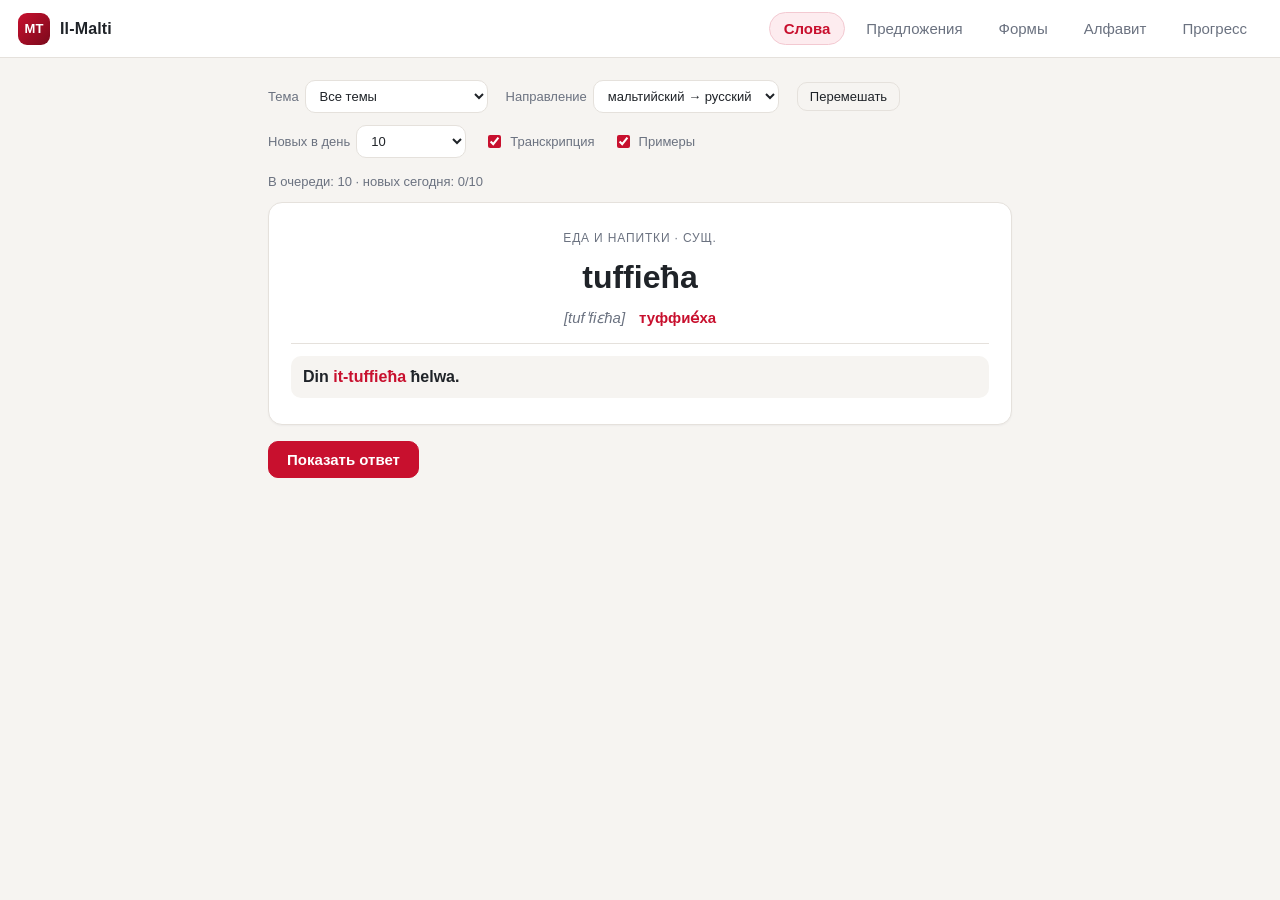
==== docs/index.html @ 77793984 "предложения: карточка действительно скрывает ответ Режим «Карточка» показывал мальтийскую фразу сраз" ====
<!doctype html>
<html lang="ru">
<head>
  <meta charset="utf-8">
  <meta name="viewport" content="width=device-width, initial-scale=1">
  <title>Il-Malti — учим мальтийский</title>
  <link rel="stylesheet" href="styles.css">
</head>
<body>
  <header class="top">
    <div class="brand"><span class="logo">MT</span> Il-Malti</div>
    <nav class="tabs" id="tabs">
      <button class="tab" data-tab="words">Слова</button>
      <button class="tab" data-tab="sentences">Предложения</button>
      <button class="tab" data-tab="forms">Формы</button>
      <button class="tab" data-tab="alphabet">Алфавит</button>
      <button class="tab" data-tab="progress">Прогресс</button>
    </nav>
  </header>

  <main>
    <section id="view-words" class="view">
      <div class="bar">
        <label>Тема <select id="w-topic"></select></label>
        <label>Направление
          <select id="w-dir">
            <option value="mt-ru">мальтийский → русский</option>
            <option value="ru-mt">русский → мальтийский</option>
          </select>
        </label>
        <button id="w-shuffle" class="btn ghost small">Перемешать</button>
        <label>Новых в день
          <select id="w-limit">
            <option value="5">5</option>
            <option value="10">10</option>
            <option value="15">15</option>
            <option value="20">20</option>
            <option value="30">30</option>
            <option value="0">без лимита</option>
          </select>
        </label>
        <label class="toggle"><input type="checkbox" id="w-translit" checked> Транскрипция</label>
        <label class="toggle"><input type="checkbox" id="w-examples-toggle" checked> Примеры</label>
      </div>
      <div class="counter" id="w-counter"></div>

      <div class="card" id="w-card">
        <div class="card-tag" id="w-tag"></div>
        <div class="card-main" id="w-front"></div>
        <div class="translit" id="w-translit-front" hidden></div>
        <div class="card-back" id="w-back" hidden></div>
        <div class="translit" id="w-translit-back" hidden></div>
        <div class="card-extra" id="w-back-detail" hidden></div>
        <div id="w-examples"></div>
      </div>

      <div class="done" id="w-done" hidden>
        <div class="done-title" id="w-done-title">На сегодня всё</div>
        <div class="done-text" id="w-done-text"></div>
        <div class="actions">
          <button id="w-bypass" class="btn">Учить сверх лимита</button>
          <button id="w-review-all" class="btn ghost">Повторить всё</button>
        </div>
      </div>

      <div class="actions" id="w-actions">
        <button id="w-show" class="btn">Показать ответ</button>
        <div id="w-grade" class="grade" hidden>
          <button id="w-no" class="btn bad">Не знаю</button>
          <button id="w-yes" class="btn good">Знаю</button>
        </div>
      </div>

    </section>

    <section id="view-sentences" class="view" hidden>
      <div class="bar">
        <label>Тема <select id="s-topic"></select></label>
        <label>Режим
          <select id="s-mode">
            <option value="build">Собрать из слов</option>
            <option value="choice">Выбор перевода</option>
            <option value="card">Карточка</option>
          </select>
        </label>
        <button id="s-next" class="btn ghost small">Другое предложение</button>
        <label>Новых фраз в день
          <select id="s-limit">
            <option value="3">3</option>
            <option value="5">5</option>
            <option value="10">10</option>
            <option value="15">15</option>
            <option value="0">без лимита</option>
          </select>
        </label>
      </div>
      <div class="counter" id="s-counter"></div>

      <div class="prompt" id="s-prompt">
        <div class="prompt-label">Переведите на мальтийский:</div>
        <div class="prompt-text" id="s-ru"></div>
        <div class="prompt-hint" id="s-hint"></div>
        <div id="s-known"></div>
      </div>

      <div class="done" id="s-done" hidden>
        <div class="done-title" id="s-done-title">На сегодня всё</div>
        <div class="done-text" id="s-done-text"></div>
        <div class="actions" id="s-done-actions">
          <button id="s-bypass" class="btn">Учить сверх лимита</button>
          <button id="s-review-all" class="btn ghost">Повторить доступное</button>
        </div>
      </div>

      <div id="s-work">
        <div id="s-build">
          <div class="answer" id="s-answer"></div>
          <div class="chips" id="s-chips"></div>
        </div>

        <div id="s-choice" hidden>
          <div class="choice-list" id="s-choice-list"></div>
        </div>

        <div id="s-cardbox" hidden>
          <div class="card flipcard" id="s-flip" title="Нажмите, чтобы увидеть ответ">
            <div class="card-tag">Мальтийский</div>
            <div class="card-main" id="s-mt"></div>
          </div>
        </div>
        <div class="translit" id="s-translit" hidden></div>
      </div>

      <div class="actions" id="s-actions">
        <button id="s-check" class="btn">Проверить</button>
        <button id="s-reveal" class="btn ghost">Подсказка</button>
        <button id="s-again" class="btn ghost">Ещё раз</button>
        <div id="s-grade" class="grade" hidden>
          <button id="s-no" class="btn bad">Не знаю</button>
          <button id="s-yes" class="btn good">Знаю</button>
        </div>
        <span id="s-feedback" class="feedback"></span>
      </div>
      <div class="diff" id="s-diff" hidden></div>

    </section>

    <section id="view-forms" class="view" hidden>
      <div class="bar">
        <label>Режим <select id="fm-mode"></select></label>
        <label>Новых в день
          <select id="fm-limit">
            <option value="5">5</option>
            <option value="10">10</option>
            <option value="15">15</option>
            <option value="20">20</option>
            <option value="0">без лимита</option>
          </select>
        </label>
        <button id="fm-shuffle" class="btn ghost small">Перемешать</button>
      </div>
      <div class="counter" id="fm-counter"></div>

      <div class="card" id="fm-card">
        <div class="card-tag">Подбери правильные формы</div>
        <div class="pair-prompt" id="fm-prompt"></div>
      </div>

      <div id="fm-quiz"></div>
      <input type="hidden" id="fm-correct">

      <div class="card-extra" id="fm-answer" hidden></div>
      <div class="translit" id="fm-translit" hidden></div>

      <div class="actions" id="fm-actions">
        <button id="fm-check" class="btn">Проверить</button>
        <button id="fm-reveal" class="btn ghost">Показать ответ</button>
        <button id="fm-next" class="btn ghost" hidden>Дальше</button>
        <span id="fm-feedback" class="feedback"></span>
      </div>

      <div class="done" id="fm-done" hidden>
        <div class="done-title">На сегодня всё</div>
        <div class="done-text" id="fm-done-text"></div>
        <div class="actions" id="fm-done-actions">
          <button id="fm-bypass" class="btn">Учить сверх лимита</button>
          <button id="fm-review-all" class="btn ghost">Повторить всё</button>
        </div>
      </div>
    </section>

    <section id="view-alphabet" class="view" hidden>
      <p class="hint">Мальтийский алфавит: 30 букв, латиница с диакритикой. Рядом с буквой — как она читается и пример слова.</p>
      <div class="alpha-grid" id="alpha-grid"></div>
      <div class="hint">Полезные символы — нажмите, чтобы скопировать:</div>
      <div class="kbd" id="copy-kbd"></div>

      <h3>Как читать транскрипцию</h3>
      <ul class="legend">
        <li><b>кэ́лма</b> — знак ́ показывает ударный гласный.</li>
        <li><b>ў</b> — неслоговое «у»: <b>ўие́хэт</b> (wieħed) звучит как «уиехэт» одним выдохом.</li>
        <li><b>ъ</b> — гортанная смычка (буква <b>q</b>): <b>суъ</b> (suq), <b>аъ</b> в середине слова.</li>
        <li><b>х</b> — глубокий «х» (буква <b>ħ</b>), <b>ш</b> — буква <b>x</b>, <b>ц</b> — буква <b>z</b>, <b>з</b> — буква <b>ż</b>.</li>
        <li><b>għ</b> и <b>h</b> не читаются; <b>għ</b> обычно удлиняет соседнюю гласную.</li>
        <li>Долгота гласных в транскрипции не показана, а звонкие на конце оглушаются: <b>ħobż</b> → <b>хобс</b>.</li>
      </ul>
    </section>

    <section id="view-progress" class="view" hidden>
      <div class="stats-grid" id="p-stats"></div>
      <h3>Слова по коробкам</h3>
      <div class="boxes" id="p-boxes"></div>
      <h3>Прогресс по наборам</h3>
      <div class="sets" id="p-sets"></div>
      <h3>Ответы по режимам</h3>
      <div class="sets" id="p-kinds"></div>
      <h3>Ответы за последние 7 дней</h3>
      <div class="days" id="p-days"></div>
      <div class="actions">
        <button id="p-reset" class="btn bad">Сбросить прогресс</button>
      </div>
    </section>
  </main>

  <div id="toast" class="toast" hidden></div>

  <script src="data/words.js"></script>
  <script src="data/sentences.js"></script>
  <script src="data/ipa.js"></script>
  <script src="data/links.js"></script>
  <script src="data/pairs.js"></script>
  <script src="data/forms.js"></script>
  <script src="app.js"></script>
</body>
</html>
---- docs/styles.css ----
:root {
  --bg: #f6f4f1;
  --panel: #ffffff;
  --ink: #1f2328;
  --muted: #6b7280;
  --line: #e5e1dc;
  --accent: #c8102e;
  --accent-soft: #fdecef;
  --good: #157f4a;
  --good-soft: #e7f6ee;
  --bad: #b3261e;
  --bad-soft: #fdeceb;
  --radius: 14px;
}

* { box-sizing: border-box; }

[hidden] { display: none !important; }

html, body {
  margin: 0;
  padding: 0;
  background: var(--bg);
  color: var(--ink);
  font-family: -apple-system, BlinkMacSystemFont, "Segoe UI", Roboto, "Helvetica Neue", Arial, sans-serif;
  font-size: 16px;
  line-height: 1.5;
}

.top {
  background: var(--panel);
  border-bottom: 1px solid var(--line);
  padding: 12px 18px;
  display: flex;
  flex-wrap: wrap;
  gap: 12px;
  align-items: center;
  justify-content: space-between;
  position: sticky;
  top: 0;
  z-index: 10;
}

.brand {
  font-weight: 700;
  letter-spacing: .01em;
  display: flex;
  align-items: center;
  gap: 10px;
}

.logo {
  display: inline-grid;
  place-items: center;
  width: 32px;
  height: 32px;
  border-radius: 9px;
  background: linear-gradient(135deg, var(--accent), #7a0a1c);
  color: #fff;
  font-size: 13px;
  font-weight: 800;
}

.tabs { display: flex; gap: 6px; flex-wrap: wrap; }

.tab {
  border: 1px solid transparent;
  background: transparent;
  color: var(--muted);
  padding: 7px 14px;
  border-radius: 999px;
  font-size: 15px;
  cursor: pointer;
}

.tab:hover { background: var(--bg); color: var(--ink); }

.tab.active {
  background: var(--accent-soft);
  border-color: #f3c9d1;
  color: var(--accent);
  font-weight: 600;
}

main {
  max-width: 780px;
  margin: 0 auto;
  padding: 22px 18px 60px;
}

.bar {
  display: flex;
  flex-wrap: wrap;
  gap: 12px 18px;
  align-items: center;
  margin-bottom: 14px;
}

.bar label {
  font-size: 13px;
  color: var(--muted);
  display: flex;
  align-items: center;
  gap: 6px;
}

select, textarea, input {
  font: inherit;
  color: var(--ink);
  background: var(--panel);
  border: 1px solid var(--line);
  border-radius: 10px;
  padding: 7px 10px;
}

select { cursor: pointer; }

textarea { width: 100%; resize: vertical; min-height: 64px; }

.counter {
  font-size: 13px;
  color: var(--muted);
  margin-bottom: 10px;
}

.card {
  background: var(--panel);
  border: 1px solid var(--line);
  border-radius: var(--radius);
  padding: 26px 22px;
  text-align: center;
  box-shadow: 0 1px 2px rgba(20, 20, 40, .04);
}

.card.revealed { border-color: #edd3d8; }

.card-tag {
  font-size: 12px;
  text-transform: uppercase;
  letter-spacing: .07em;
  color: var(--muted);
  margin-bottom: 10px;
}

.card-main {
  font-size: 32px;
  font-weight: 700;
  line-height: 1.25;
  word-break: break-word;
}

.card-back {
  margin-top: 14px;
  padding-top: 14px;
  border-top: 1px dashed var(--line);
  font-size: 22px;
  color: var(--accent);
  font-weight: 600;
}

.card-extra {
  margin-top: 8px;
  font-size: 14px;
  color: var(--muted);
}

.card-extra div { margin-top: 2px; }

.translit {
  margin-top: 10px;
  display: flex;
  flex-wrap: wrap;
  gap: 4px 14px;
  justify-content: center;
  align-items: baseline;
  font-size: 15px;
  color: var(--muted);
}

.translit .ipa { font-style: italic; }

.translit .ru-say { color: var(--accent); font-weight: 600; }

.examples {
  margin-top: 14px;
  padding-top: 12px;
  border-top: 1px solid var(--line);
  text-align: left;
}

.ex {
  background: var(--bg);
  border-radius: 10px;
  padding: 9px 12px;
  margin-top: 8px;
}

.ex:first-child { margin-top: 0; }

.ex-mt { font-size: 16px; font-weight: 600; }

.ex-mt .hl { color: var(--accent); }

.ex-ru { font-size: 14px; color: var(--muted); margin-top: 2px; }

.ex-empty { font-size: 13px; color: var(--muted); }

/* ---------- режим «Сочетания» ---------- */

.pair-prompt {
  display: flex;
  flex-wrap: wrap;
  align-items: baseline;
  justify-content: center;
  gap: 12px;
}

.pair-part { font-size: 30px; font-weight: 700; }

.pair-plus { font-size: 22px; color: var(--muted); }

.quiz-row { margin-top: 16px; }

.quiz-label {
  font-size: 13px;
  color: var(--muted);
  margin-bottom: 7px;
}

.quiz-options { display: flex; flex-wrap: wrap; gap: 8px; }

.opt {
  font: inherit;
  background: var(--panel);
  border: 1px solid var(--line);
  border-radius: 10px;
  padding: 9px 16px;
  cursor: pointer;
}

.opt:hover { border-color: #d9cfc7; }

.opt.picked {
  background: var(--accent-soft);
  border-color: #f3c9d1;
  color: var(--accent);
  font-weight: 600;
}

.opt.ok {
  background: var(--good-soft);
  border-color: #a8d8bd;
  color: var(--good);
  font-weight: 700;
}

.opt.bad {
  background: var(--bad-soft);
  border-color: #edb9b4;
  color: var(--bad);
  text-decoration: line-through;
}

.diff {
  margin-top: 12px;
  padding: 12px 14px;
  background: var(--panel);
  border: 1px solid var(--line);
  border-radius: 10px;
  font-size: 15px;
}

.diff-row { display: flex; flex-wrap: wrap; gap: 6px; align-items: baseline; margin-top: 4px; }
.diff-row:first-child { margin-top: 0; }

.diff-tag {
  font-size: 12px;
  color: var(--muted);
  min-width: 88px;
}

.diff-row span { border-radius: 4px; padding: 0 3px; }
.diff-row .dt-ok { color: var(--muted); }
.diff-row .dt-bad { background: var(--bad-soft); color: var(--bad); font-weight: 600; }

.diff-note { font-size: 12px; color: var(--muted); margin-top: 6px; }

.pair-answer {
  font-size: 22px;
  font-weight: 700;
}

.pair-answer-ru { color: var(--muted); margin-top: 2px; }

.toggle {
  display: flex;
  align-items: center;
  gap: 6px;
  font-size: 13px;
  color: var(--muted);
  cursor: pointer;
  user-select: none;
}

.toggle input { accent-color: var(--accent); cursor: pointer; }

.legend {
  margin: 0;
  padding-left: 20px;
  color: var(--muted);
  font-size: 14px;
}

.legend li { margin-bottom: 6px; }

.legend b { color: var(--ink); }

.done {
  background: var(--panel);
  border: 1px solid var(--line);
  border-left: 4px solid var(--good);
  border-radius: var(--radius);
  padding: 22px;
}

.done-title { font-size: 20px; font-weight: 700; color: var(--good); }

.done-text { color: var(--muted); margin-top: 6px; font-size: 14px; }

.done.locked { border-left-color: #d9a441; }

.done.locked .done-title { color: #a9741c; }

.done .actions { margin-top: 16px; }

.actions {
  display: flex;
  flex-wrap: wrap;
  gap: 10px;
  align-items: center;
  margin-top: 16px;
}

.btn {
  border: 1px solid var(--accent);
  background: var(--accent);
  color: #fff;
  padding: 9px 18px;
  border-radius: 10px;
  font-size: 15px;
  font-weight: 600;
  cursor: pointer;
}

.btn:hover { filter: brightness(1.06); }

.btn.ghost {
  background: transparent;
  color: var(--ink);
  border-color: var(--line);
  font-weight: 500;
}

.btn.ghost:hover { background: var(--panel); }

.btn.small { font-size: 13px; padding: 6px 12px; }

.btn.good { background: var(--good); border-color: var(--good); }
.btn.bad { background: var(--bad); border-color: var(--bad); }

.grade { display: flex; gap: 10px; }

.prompt {
  background: var(--panel);
  border: 1px solid var(--line);
  border-radius: var(--radius);
  padding: 18px;
  margin-bottom: 14px;
}

.prompt-label { font-size: 13px; color: var(--muted); }

.prompt-text { font-size: 22px; font-weight: 600; margin-top: 4px; }

.prompt-hint { font-size: 13px; color: var(--muted); margin-top: 6px; }

.new-words { display: block; margin-top: 8px; font-size: 13px; color: var(--muted); }

.new-words b { color: var(--accent); }

.answer {
  min-height: 52px;
  background: var(--panel);
  border: 1px dashed var(--line);
  border-radius: var(--radius);
  padding: 10px;
  display: flex;
  flex-wrap: wrap;
  gap: 8px;
  align-items: center;
  margin-bottom: 12px;
}

.answer .placeholder { color: var(--muted); font-size: 14px; padding: 4px; }

.chips { display: flex; flex-wrap: wrap; gap: 8px; }

.chip {
  font: inherit;
  background: var(--panel);
  border: 1px solid var(--line);
  border-radius: 999px;
  padding: 7px 15px;
  cursor: pointer;
}

.chip:hover { border-color: #d9cfc7; }

.chip.placed {
  background: var(--accent-soft);
  border-color: #f3c9d1;
  color: var(--accent);
  font-weight: 600;
}

.flipcard { cursor: pointer; }

.card-main.placeholder {
  color: var(--muted);
  font-size: 15px;
  font-weight: 500;
}

.choice-list { display: flex; flex-direction: column; gap: 8px; margin: 4px 0 12px; }

.opt-sentence {
  font: inherit;
  text-align: left;
  background: var(--panel);
  border: 1px solid var(--line);
  border-radius: 12px;
  padding: 13px 16px;
  font-size: 17px;
  cursor: pointer;
}

.opt-sentence:hover { border-color: #d9cfc7; }

.opt-sentence.picked {
  background: var(--accent-soft);
  border-color: #f3c9d1;
  color: var(--accent);
  font-weight: 600;
}

.opt-sentence.ok {
  background: var(--good-soft);
  border-color: #a8d8bd;
  color: var(--good);
  font-weight: 700;
}

.opt-sentence.bad {
  background: var(--bad-soft);
  border-color: #edb9b4;
  color: var(--bad);
  text-decoration: line-through;
}

.kbd { display: flex; flex-wrap: wrap; gap: 6px; margin: 10px 0; }

.key {
  font: inherit;
  min-width: 40px;
  background: var(--panel);
  border: 1px solid var(--line);
  border-bottom-width: 2px;
  border-radius: 8px;
  padding: 6px 10px;
  cursor: pointer;
}

.key:hover { background: var(--accent-soft); }

.feedback { font-size: 15px; font-weight: 600; }
.feedback.good { color: var(--good); }
.feedback.bad { color: var(--bad); }
.feedback.neutral { color: var(--muted); font-weight: 500; }

.hint { color: var(--muted); font-size: 14px; }

.alpha-grid {
  display: grid;
  grid-template-columns: repeat(auto-fill, minmax(150px, 1fr));
  gap: 10px;
  margin: 14px 0 22px;
}

.alpha-cell {
  font: inherit;
  text-align: left;
  background: var(--panel);
  border: 1px solid var(--line);
  border-radius: 12px;
  padding: 10px 12px;
  cursor: pointer;
  display: flex;
  flex-direction: column;
  gap: 2px;
}

.alpha-cell:hover { border-color: #edd3d8; }

.alpha-letter { font-size: 19px; font-weight: 700; }
.alpha-sound { font-size: 13px; color: var(--accent); }
.alpha-ex { font-size: 12px; color: var(--muted); }

.stats-grid {
  display: grid;
  grid-template-columns: repeat(auto-fill, minmax(160px, 1fr));
  gap: 12px;
  margin-bottom: 22px;
}

.stat {
  background: var(--panel);
  border: 1px solid var(--line);
  border-radius: 12px;
  padding: 14px;
}

.stat-value { font-size: 24px; font-weight: 700; }
.stat-label { font-size: 13px; color: var(--muted); }

h3 { font-size: 15px; margin: 22px 0 10px; color: var(--muted); text-transform: uppercase; letter-spacing: .06em; }

.box-row {
  display: grid;
  grid-template-columns: 110px 1fr 40px;
  gap: 10px;
  align-items: center;
  margin-bottom: 7px;
  font-size: 14px;
}

.box-label { color: var(--muted); }

.box-track {
  background: #ece8e3;
  border-radius: 999px;
  height: 12px;
  overflow: hidden;
}

.box-fill {
  height: 100%;
  border-radius: 999px;
  background: linear-gradient(90deg, #e4a0ad, var(--accent));
  min-width: 2px;
}

.box-fill.day { background: linear-gradient(90deg, #9fd0b6, var(--good)); }

.box-count { text-align: right; font-variant-numeric: tabular-nums; }

.set-row {
  display: grid;
  grid-template-columns: 1fr auto auto auto auto;
  gap: 10px 16px;
  align-items: baseline;
  padding: 9px 0;
  border-bottom: 1px solid var(--line);
  font-size: 14px;
}

.set-row:last-child { border-bottom: 0; }

.set-name { font-weight: 600; }

.set-num { color: var(--muted); white-space: nowrap; }

.set-num b { color: var(--ink); }

.set-next { color: var(--muted); font-size: 13px; }

@media (max-width: 620px) {
  .set-row { grid-template-columns: 1fr 1fr; }
  .set-name { grid-column: 1 / -1; }
}

.toast {
  position: fixed;
  left: 50%;
  bottom: 24px;
  transform: translateX(-50%);
  background: #1f2328;
  color: #fff;
  padding: 10px 18px;
  border-radius: 999px;
  font-size: 14px;
  z-index: 50;
  max-width: 90vw;
}

@media (max-width: 520px) {
  .card-main { font-size: 26px; }
  .prompt-text { font-size: 19px; }
  .box-row { grid-template-columns: 92px 1fr 34px; }
}
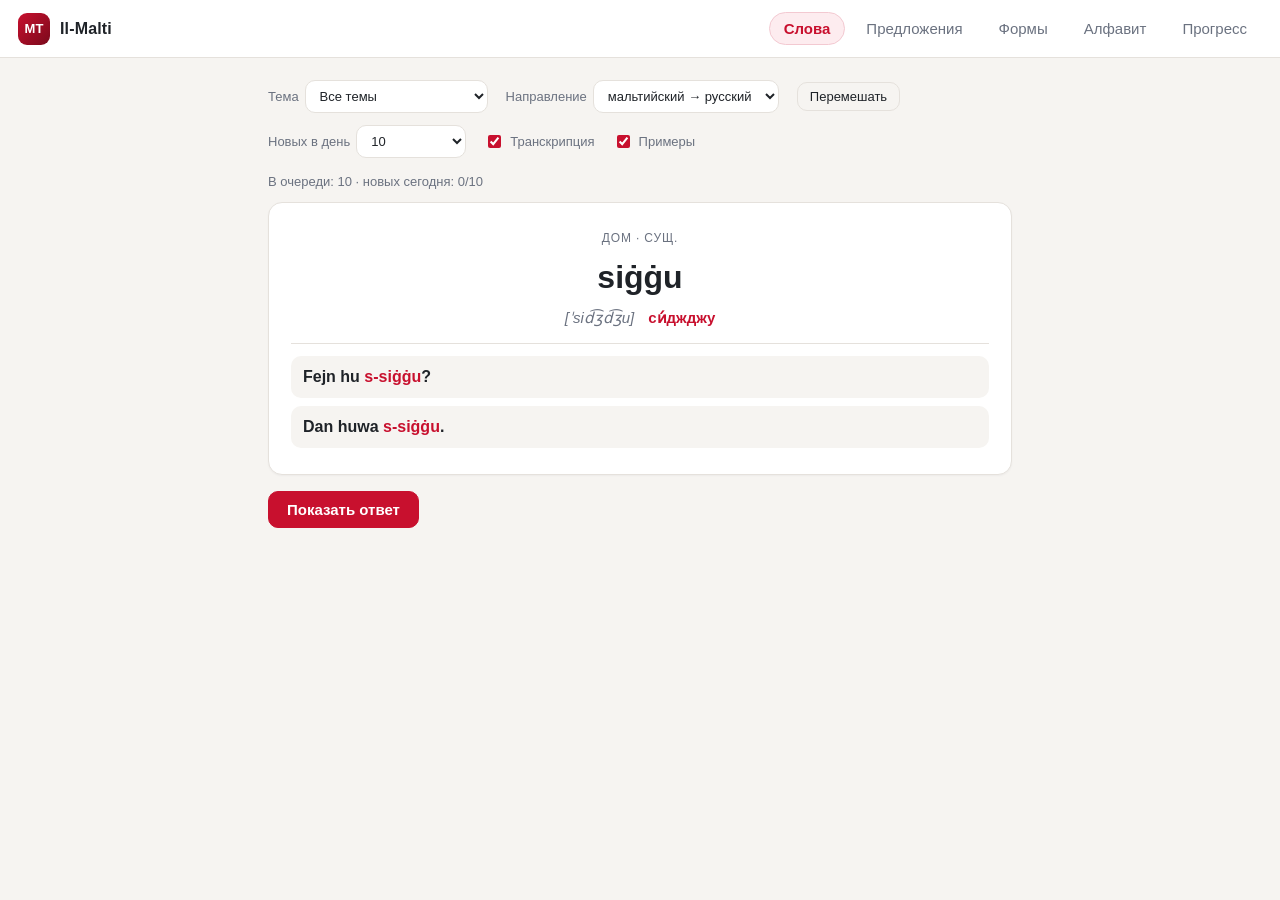
==== commit f8702ec4: "новый режим «Заполнить пропуски»: форма глагола в живом предложении Дано предложение с пропусками и " ====
--- a/docs/index.html
+++ b/docs/index.html
@@ -80,6 +80,7 @@
           <select id="s-mode">
             <option value="build">Собрать из слов</option>
             <option value="choice">Выбор перевода</option>
+            <option value="blanks">Заполнить пропуски</option>
             <option value="card">Карточка</option>
           </select>
         </label>
@@ -97,7 +98,7 @@
       <div class="counter" id="s-counter"></div>
 
       <div class="prompt" id="s-prompt">
-        <div class="prompt-label">Переведите на мальтийский:</div>
+        <div class="prompt-label" id="s-prompt-label">Переведите на мальтийский:</div>
         <div class="prompt-text" id="s-ru"></div>
         <div class="prompt-hint" id="s-hint"></div>
         <div id="s-known"></div>
@@ -120,6 +121,11 @@
 
         <div id="s-choice" hidden>
           <div class="choice-list" id="s-choice-list"></div>
+        </div>
+
+        <div id="s-blanks" hidden>
+          <div id="s-blank-rows"></div>
+          <div class="card-extra" id="s-blank-answer" hidden></div>
         </div>
 
         <div id="s-cardbox" hidden>
@@ -230,6 +236,7 @@
   <script src="data/links.js"></script>
   <script src="data/pairs.js"></script>
   <script src="data/forms.js"></script>
+  <script src="data/blanks.js"></script>
   <script src="app.js"></script>
 </body>
 </html>
--- a/docs/styles.css
+++ b/docs/styles.css
@@ -431,6 +431,36 @@
   font-weight: 500;
 }
 
+.blank-slot {
+  display: inline-block;
+  min-width: 84px;
+  padding: 0 8px;
+  border-bottom: 2px solid var(--accent);
+  text-align: center;
+  color: var(--accent);
+  font-weight: 700;
+}
+
+.blank-slot.ok { border-bottom-color: var(--good); color: var(--good); }
+.blank-slot.bad { border-bottom-color: var(--bad); color: var(--bad); text-decoration: line-through; }
+
+.blank-row { margin-top: 14px; }
+
+.blank-hint {
+  font-size: 13px;
+  color: var(--muted);
+  margin-bottom: 6px;
+}
+
+.blank-note {
+  margin-top: 10px;
+  padding: 10px 12px;
+  background: var(--accent-soft);
+  border-radius: 10px;
+  font-size: 13px;
+  color: var(--ink);
+}
+
 .choice-list { display: flex; flex-direction: column; gap: 8px; margin: 4px 0 12px; }
 
 .opt-sentence {
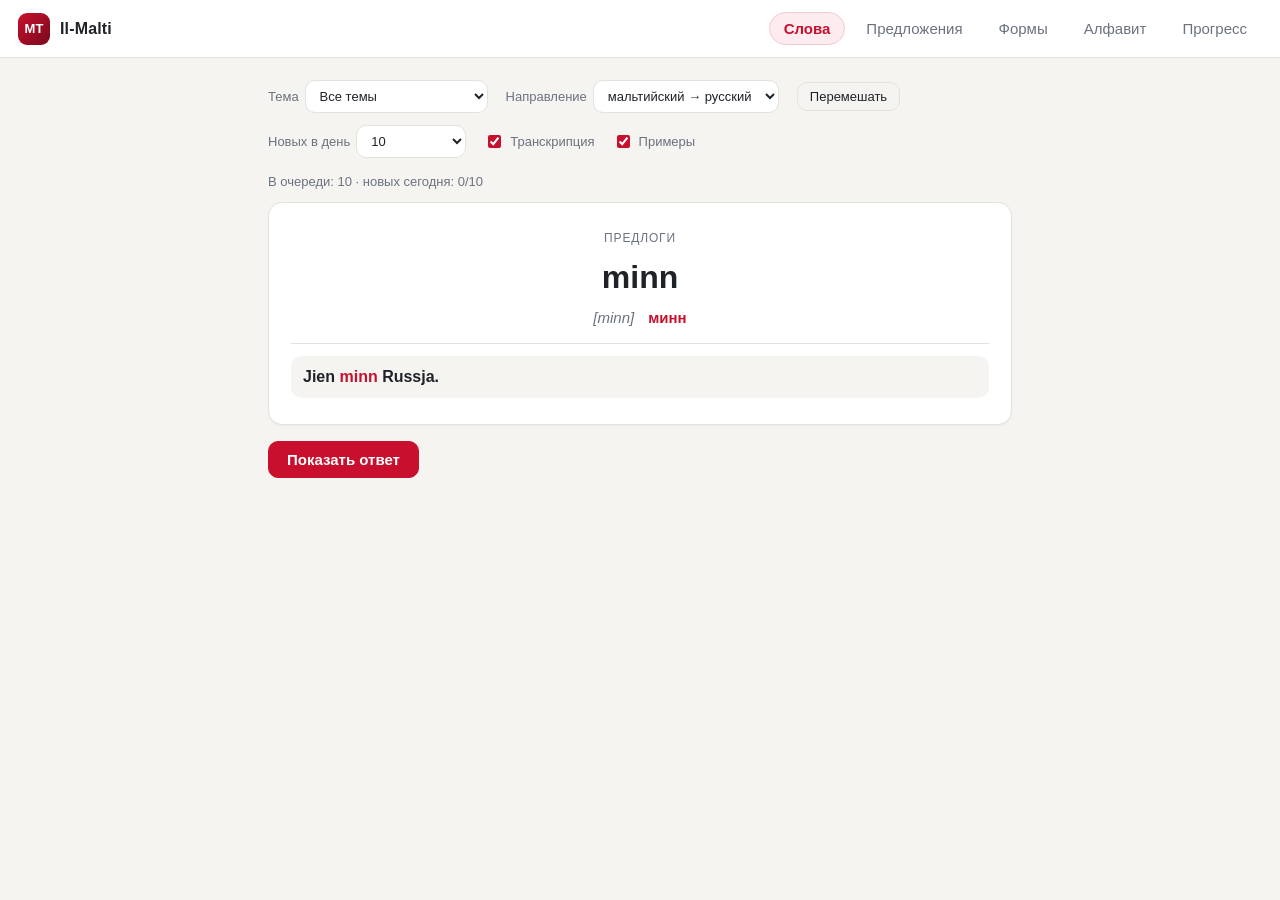
==== commit 8a5446b0: "предложения: кнопка «Дальше» в блоке действий Раньше перейти к следующей фразе можно было только кно" ====
--- a/docs/index.html
+++ b/docs/index.html
@@ -141,6 +141,7 @@
         <button id="s-check" class="btn">Проверить</button>
         <button id="s-reveal" class="btn ghost">Подсказка</button>
         <button id="s-again" class="btn ghost">Ещё раз</button>
+        <button id="s-forward" class="btn" hidden>Дальше</button>
         <div id="s-grade" class="grade" hidden>
           <button id="s-no" class="btn bad">Не знаю</button>
           <button id="s-yes" class="btn good">Знаю</button>
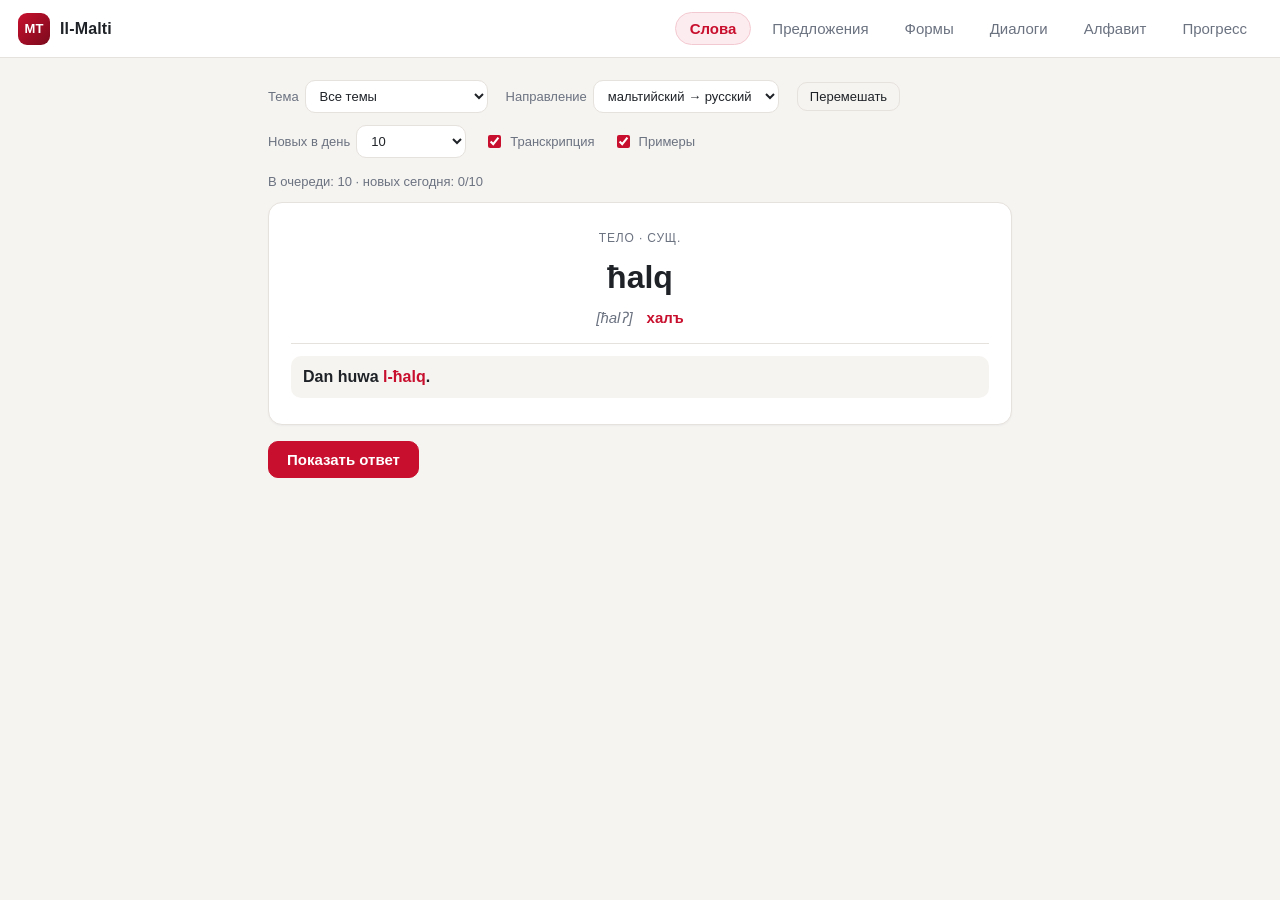
==== commit c7633780: "режим «Диалоги»: 20 повседневных диалогов, 123 реплики Новая вкладка. Три способа работы с одним и т" ====
--- a/docs/index.html
+++ b/docs/index.html
@@ -13,6 +13,7 @@
       <button class="tab" data-tab="words">Слова</button>
       <button class="tab" data-tab="sentences">Предложения</button>
       <button class="tab" data-tab="forms">Формы</button>
+      <button class="tab" data-tab="dialogues">Диалоги</button>
       <button class="tab" data-tab="alphabet">Алфавит</button>
       <button class="tab" data-tab="progress">Прогресс</button>
     </nav>
@@ -193,6 +194,32 @@
           <button id="fm-bypass" class="btn">Учить сверх лимита</button>
           <button id="fm-review-all" class="btn ghost">Повторить всё</button>
         </div>
+      </div>
+    </section>
+
+    <section id="view-dialogues" class="view" hidden>
+      <div class="bar">
+        <label>Диалог <select id="dg-pick"></select></label>
+        <label>Режим
+          <select id="dg-mode">
+            <option value="read">Чтение с переводом</option>
+            <option value="drill">Перевод по репликам</option>
+            <option value="reply">Выбор ответа</option>
+          </select>
+        </label>
+        <label class="toggle" id="dg-hide-wrap"><input type="checkbox" id="dg-hide"> Скрыть перевод</label>
+      </div>
+      <div class="counter" id="dg-counter"></div>
+      <div class="blank-note" id="dg-note" hidden></div>
+      <div id="dg-body"></div>
+      <div class="actions" id="dg-actions" hidden>
+        <button id="dg-reveal" class="btn ghost">Показать перевод</button>
+        <button id="dg-forward" class="btn" hidden>Дальше</button>
+        <div id="dg-grade" class="grade" hidden>
+          <button id="dg-no" class="btn bad">Не знаю</button>
+          <button id="dg-yes" class="btn good">Знаю</button>
+        </div>
+        <span id="dg-feedback" class="feedback"></span>
       </div>
     </section>
 
@@ -238,6 +265,7 @@
   <script src="data/pairs.js"></script>
   <script src="data/forms.js"></script>
   <script src="data/blanks.js"></script>
+  <script src="data/dialogues.js"></script>
   <script src="app.js"></script>
 </body>
 </html>
--- a/docs/styles.css
+++ b/docs/styles.css
@@ -452,6 +452,32 @@
   margin-bottom: 6px;
 }
 
+.dlg-line {
+  display: grid;
+  grid-template-columns: 26px 1fr;
+  gap: 10px;
+  padding: 10px 0;
+  border-bottom: 1px solid var(--line);
+}
+
+.dlg-line:last-child { border-bottom: 0; }
+
+.dlg-who { font-weight: 700; color: var(--accent); }
+
+.dlg-mt { font-size: 17px; font-weight: 600; }
+
+.dlg-ru { font-size: 14px; color: var(--muted); margin-top: 2px; }
+
+.dlg-ru.hidden { visibility: hidden; }
+
+.dlg-prev {
+  padding: 12px 14px;
+  background: var(--panel);
+  border: 1px solid var(--line);
+  border-radius: 12px;
+  margin-bottom: 12px;
+}
+
 .blank-note {
   margin-top: 10px;
   padding: 10px 12px;
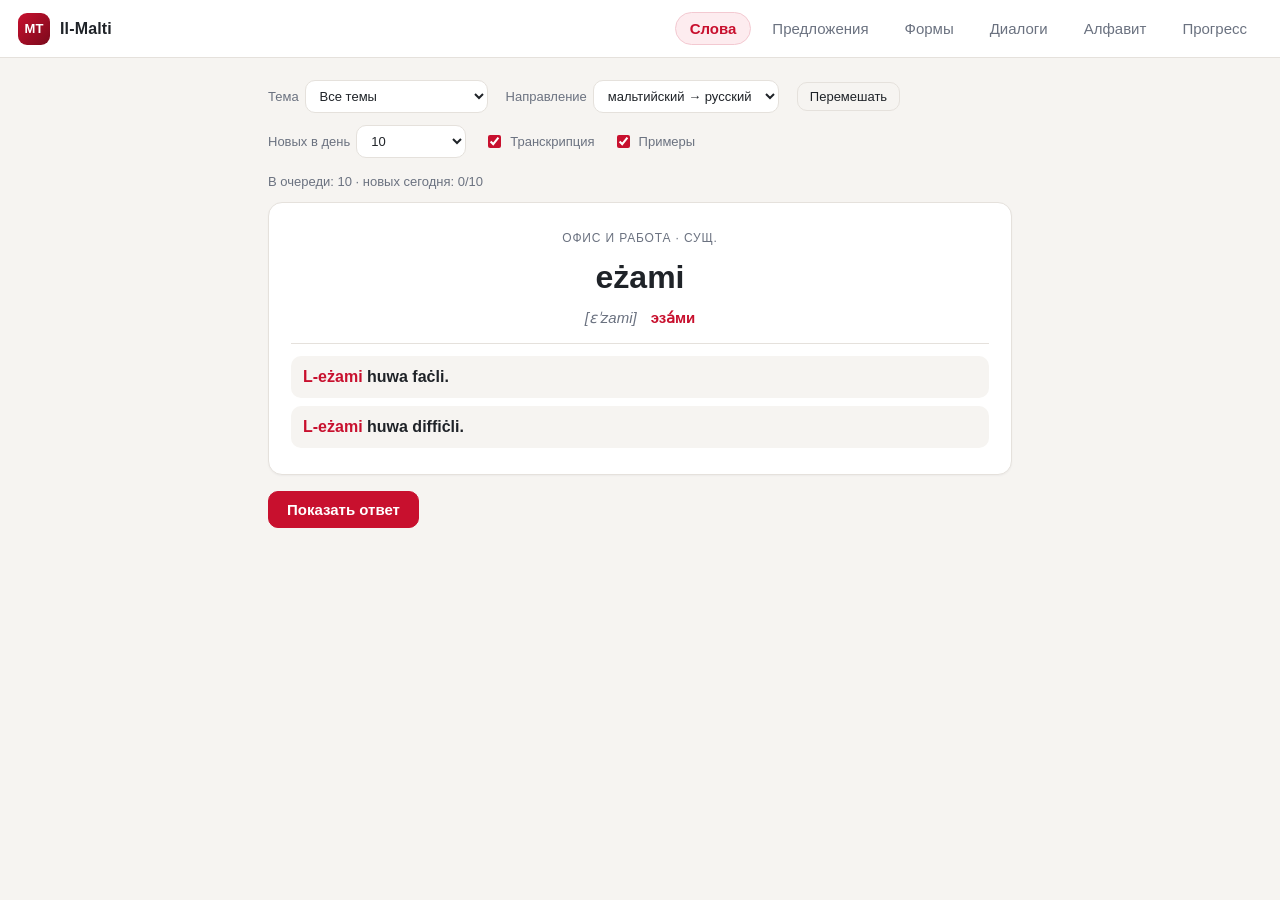
==== commit ee0527ae: "диалоги: смешанная очередь, пять новых заданий, 32 диалога Процесс нарушен и исправлен: код новых ре" ====
--- a/docs/index.html
+++ b/docs/index.html
@@ -205,6 +205,25 @@
             <option value="read">Чтение с переводом</option>
             <option value="drill">Перевод по репликам</option>
             <option value="reply">Выбор ответа</option>
+            <option value="order">Порядок реплик</option>
+            <option value="who">Кто это сказал?</option>
+            <option value="build">Сборка реплики</option>
+            <option value="role">Роль-плей</option>
+          </select>
+        </label>
+        <label id="dg-role-wrap" hidden>Ваша роль
+          <select id="dg-role">
+            <option value="A">A</option>
+            <option value="B">B</option>
+          </select>
+        </label>
+        <label id="dg-limit-wrap" hidden>Новых реплик в день
+          <select id="dg-limit">
+            <option value="5">5</option>
+            <option value="10">10</option>
+            <option value="15">15</option>
+            <option value="20">20</option>
+            <option value="0">без лимита</option>
           </select>
         </label>
         <label class="toggle" id="dg-hide-wrap"><input type="checkbox" id="dg-hide"> Скрыть перевод</label>
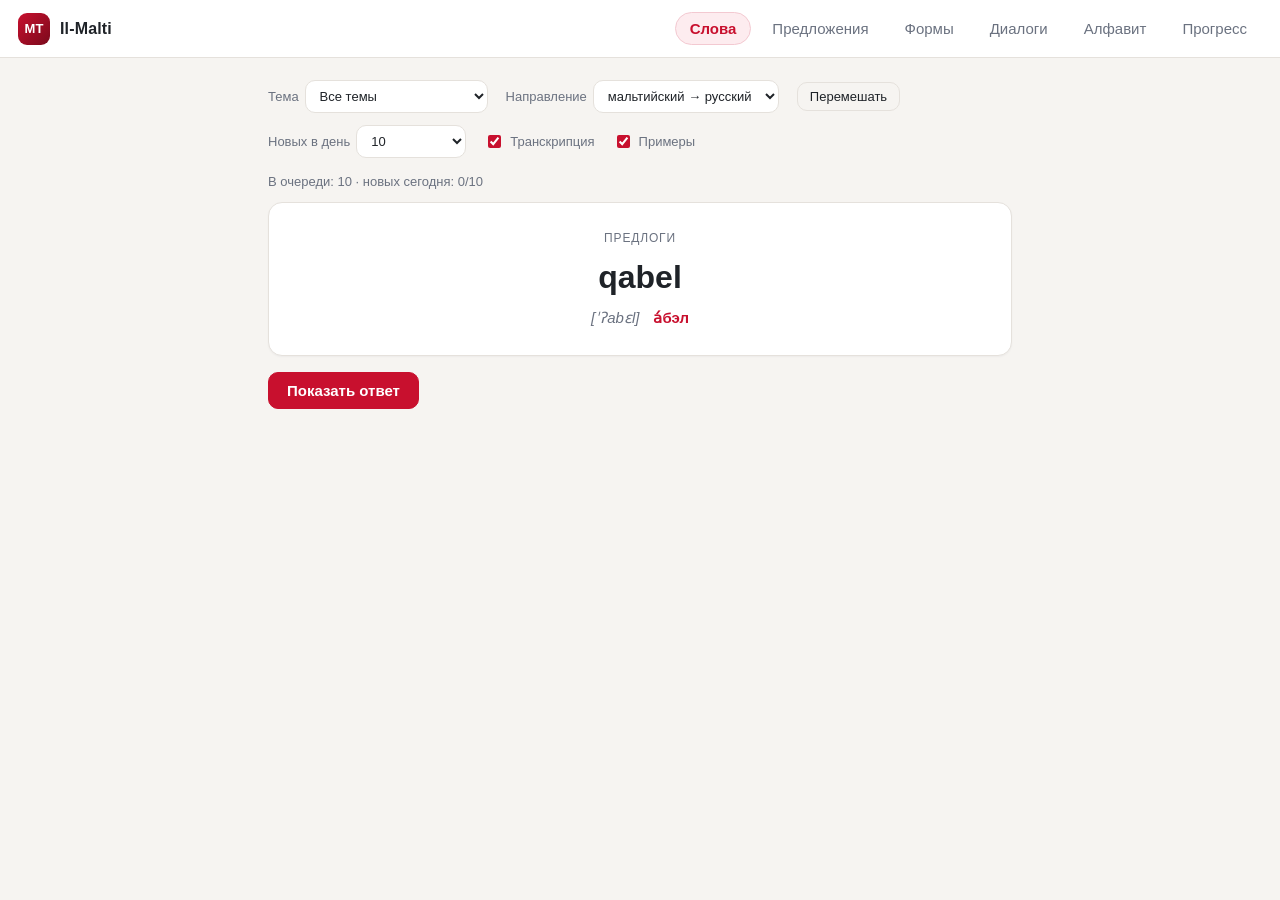
==== commit 2bdd7ab4: "диалоги: перевод после ответа и дистракторы того же типа Оба изменения сделаны по процессу: сначала " ====
--- a/docs/index.html
+++ b/docs/index.html
@@ -240,6 +240,7 @@
         </div>
         <span id="dg-feedback" class="feedback"></span>
       </div>
+      <div class="card-extra" id="dg-answer" hidden></div>
     </section>
 
     <section id="view-alphabet" class="view" hidden>
--- a/docs/styles.css
+++ b/docs/styles.css
@@ -470,6 +470,23 @@
 
 .dlg-ru.hidden { visibility: hidden; }
 
+.dg-ans {
+  padding: 10px 12px;
+  background: var(--bg);
+  border-radius: 10px;
+  margin-top: 8px;
+}
+
+.dg-ans:first-child { margin-top: 0; }
+
+.dg-ans-label {
+  font-size: 12px;
+  text-transform: uppercase;
+  letter-spacing: .06em;
+  color: var(--muted);
+  margin-bottom: 4px;
+}
+
 .dlg-prev {
   padding: 12px 14px;
   background: var(--panel);
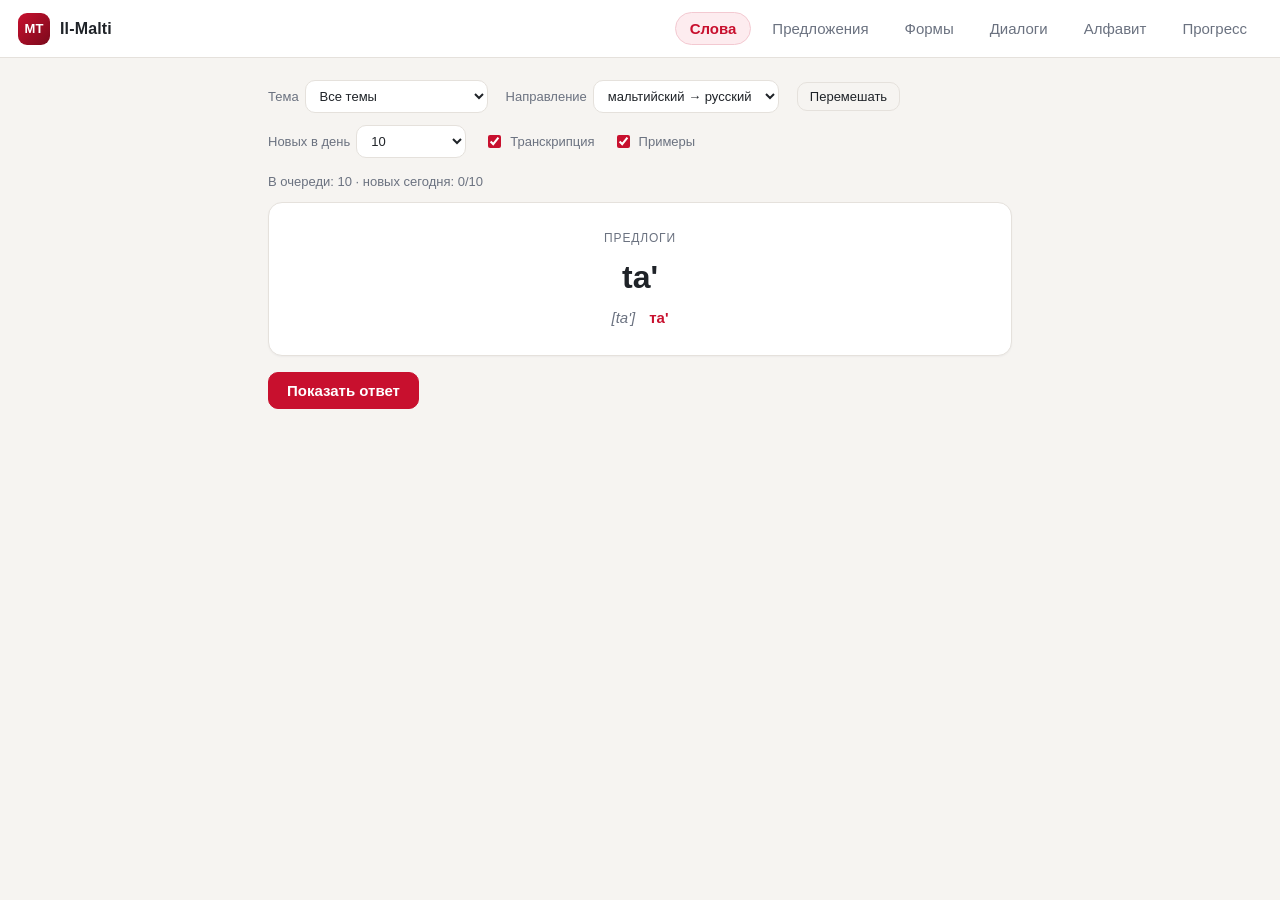
==== commit d4574903: "спряжение: парадигмы сверены с verb.mt, режим «Спряжение», парадигма на карточке" ====
--- a/docs/index.html
+++ b/docs/index.html
@@ -258,6 +258,9 @@
         <li><b>għ</b> и <b>h</b> не читаются; <b>għ</b> обычно удлиняет соседнюю гласную.</li>
         <li>Долгота гласных в транскрипции не показана, а звонкие на конце оглушаются: <b>ħobż</b> → <b>хобс</b>.</li>
       </ul>
+
+      <h3>Откуда данные</h3>
+      <p class="hint" id="data-source">Род, множественное число и формы прилагательных сверены с Викисловарём. Спряжение глаголов (семь лиц настоящего времени) сверено с конъюгатором <a href="https://verb.mt/" target="_blank" rel="noopener">verb.mt</a> — проект «Għidha bil-Malti» при поддержке Aġenzija Nazzjonali tal-Litteriżmu.</p>
     </section>
 
     <section id="view-progress" class="view" hidden>
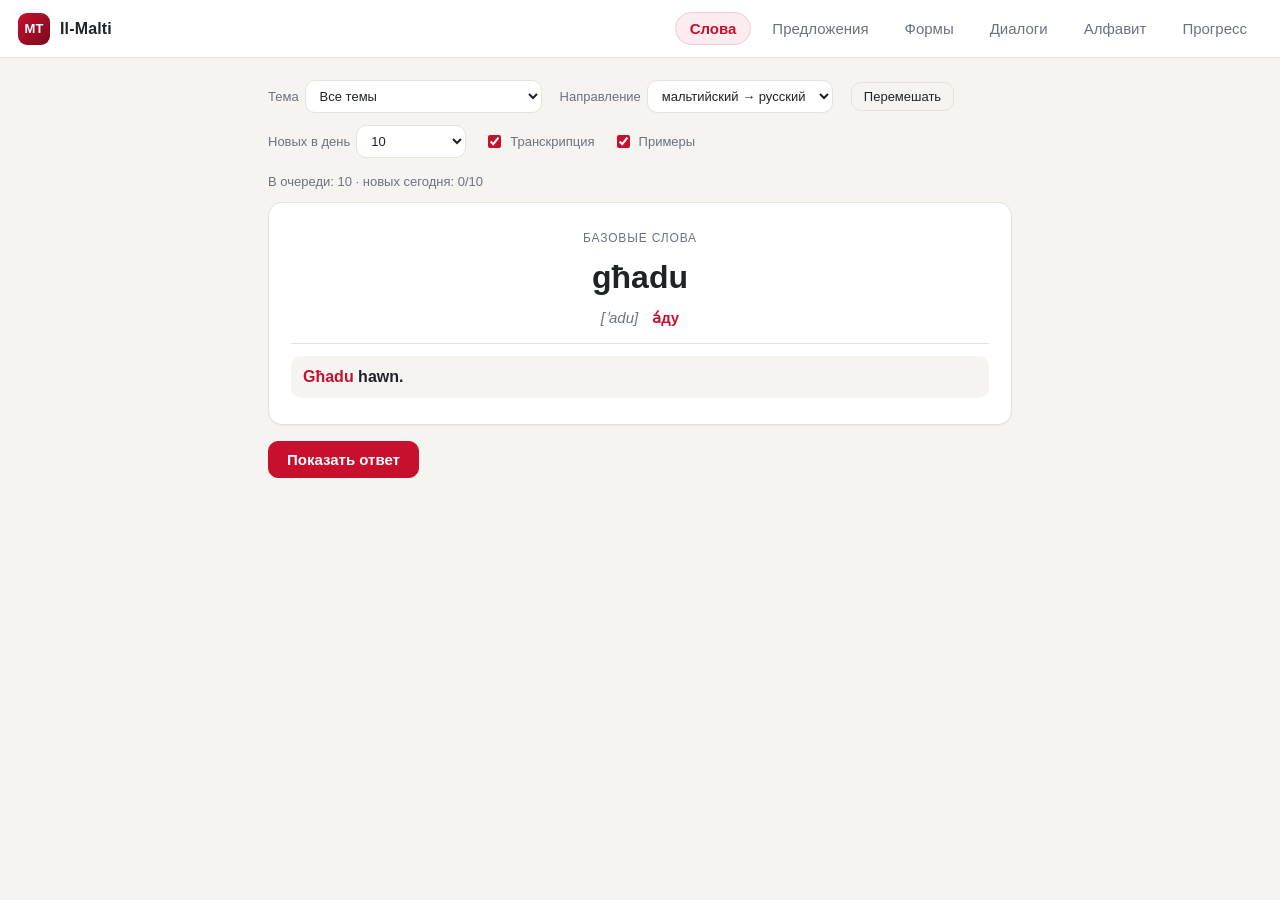
==== commit 350a9951: "офлайн: service worker, манифест и иконки — приложение работает без интернета" ====
--- a/docs/index.html
+++ b/docs/index.html
@@ -4,11 +4,16 @@
   <meta charset="utf-8">
   <meta name="viewport" content="width=device-width, initial-scale=1">
   <title>Il-Malti — учим мальтийский</title>
+  <meta name="theme-color" content="#c8102e">
+  <meta name="description" content="Слова, фразы, формы и диалоги мальтийского языка. Работает без интернета.">
+  <link rel="manifest" href="manifest.webmanifest">
+  <link rel="icon" href="icon-192.png">
+  <link rel="apple-touch-icon" href="icon-192.png">
   <link rel="stylesheet" href="styles.css">
 </head>
 <body>
   <header class="top">
-    <div class="brand"><span class="logo">MT</span> Il-Malti</div>
+    <div class="brand"><span class="logo">MT</span> Il-Malti<span class="offline-badge" id="offline-badge" hidden>офлайн</span></div>
     <nav class="tabs" id="tabs">
       <button class="tab" data-tab="words">Слова</button>
       <button class="tab" data-tab="sentences">Предложения</button>
--- a/docs/styles.css
+++ b/docs/styles.css
@@ -680,3 +680,17 @@
   .prompt-text { font-size: 19px; }
   .box-row { grid-template-columns: 92px 1fr 34px; }
 }
+
+/* офлайн-пометка в шапке (REQ-OFFLINE-05) */
+.offline-badge {
+  margin-left: 8px;
+  padding: 2px 8px;
+  border-radius: 999px;
+  font-size: 11px;
+  font-weight: 600;
+  text-transform: uppercase;
+  letter-spacing: 0.4px;
+  background: var(--accent-soft);
+  color: var(--accent);
+  vertical-align: middle;
+}
